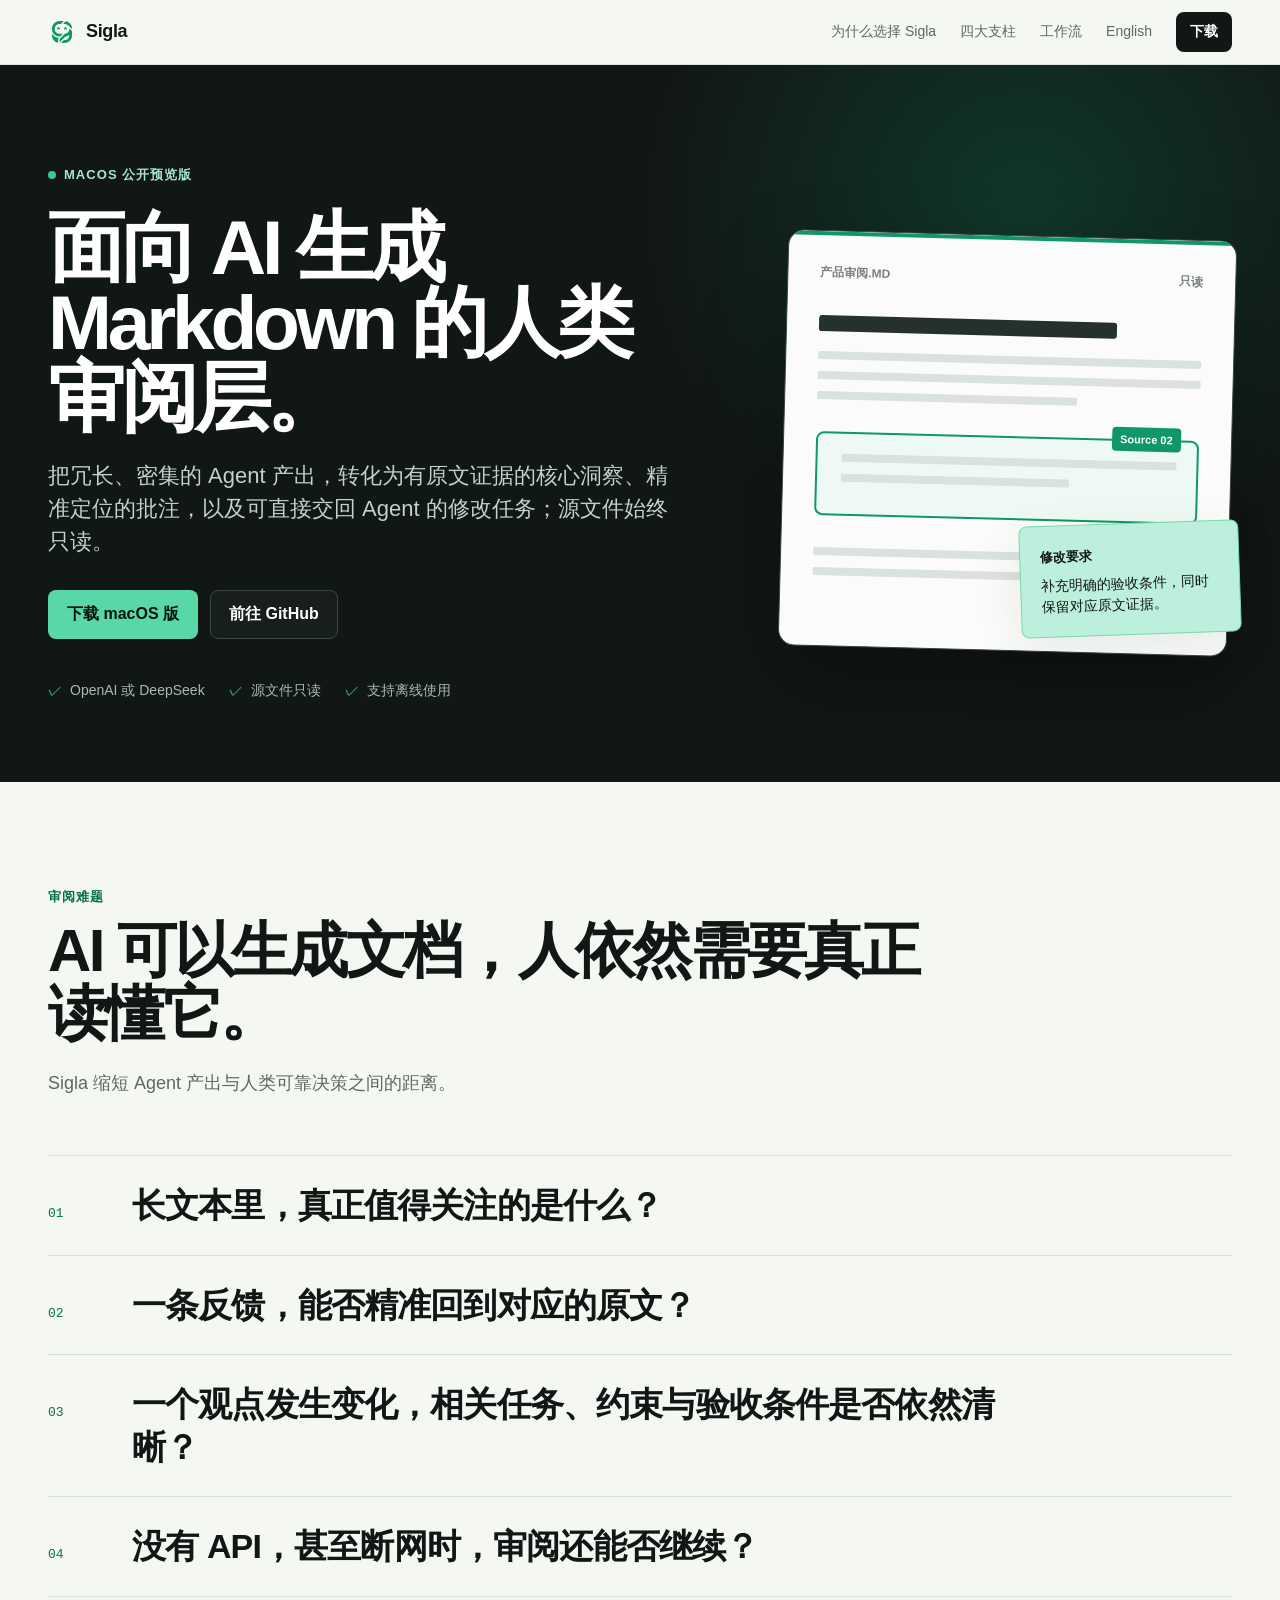
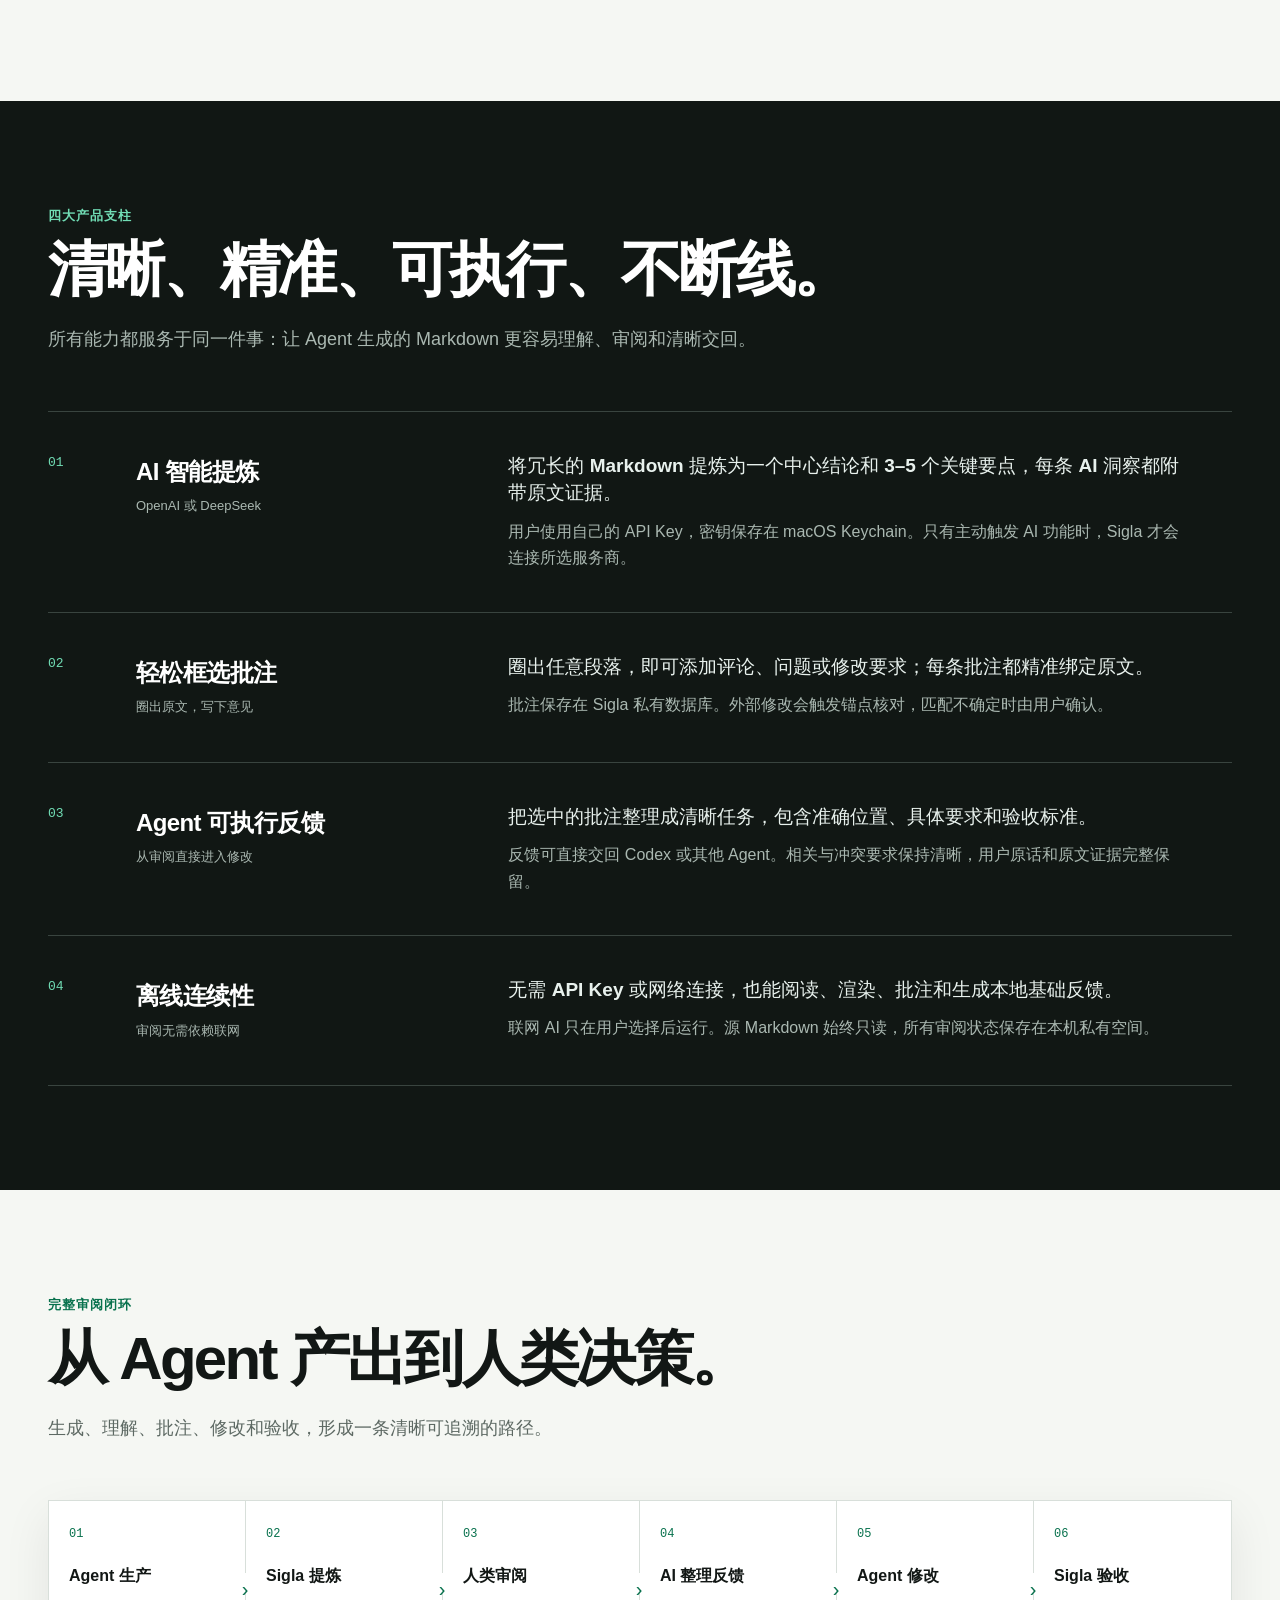
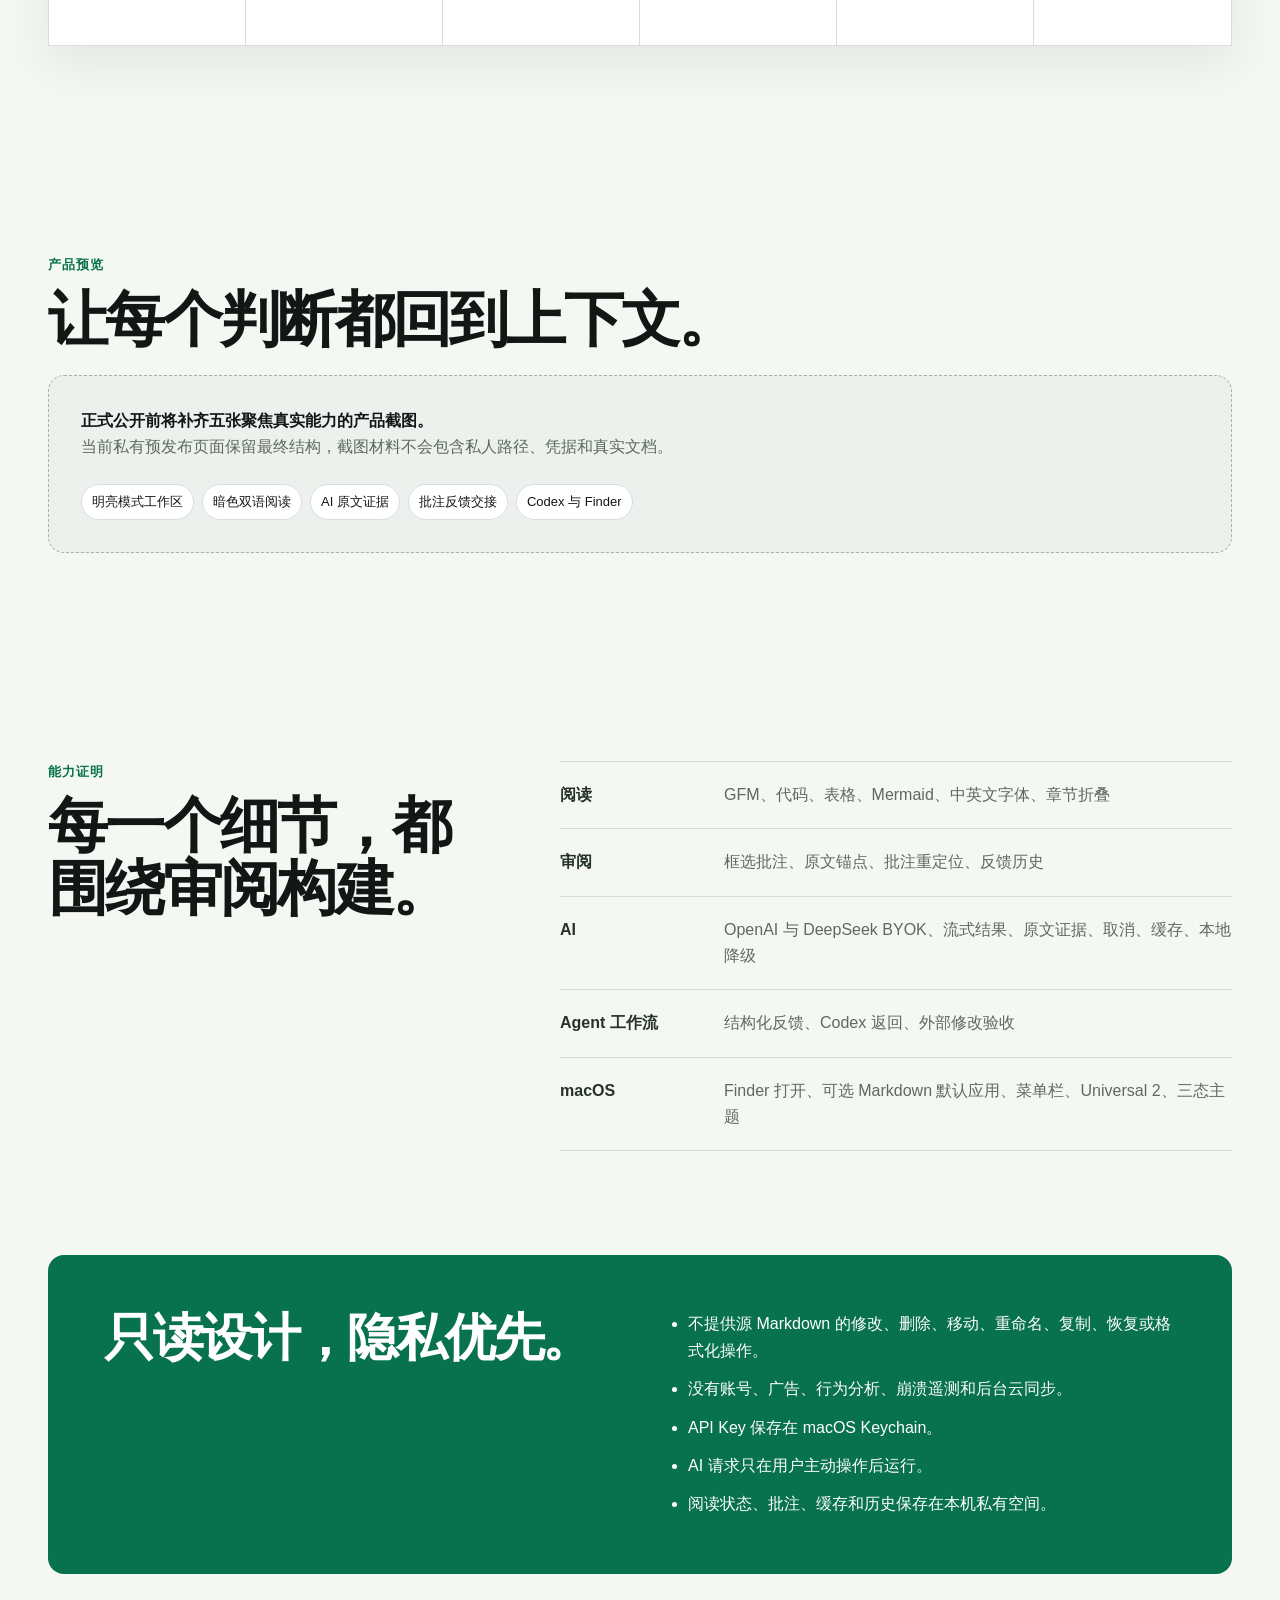
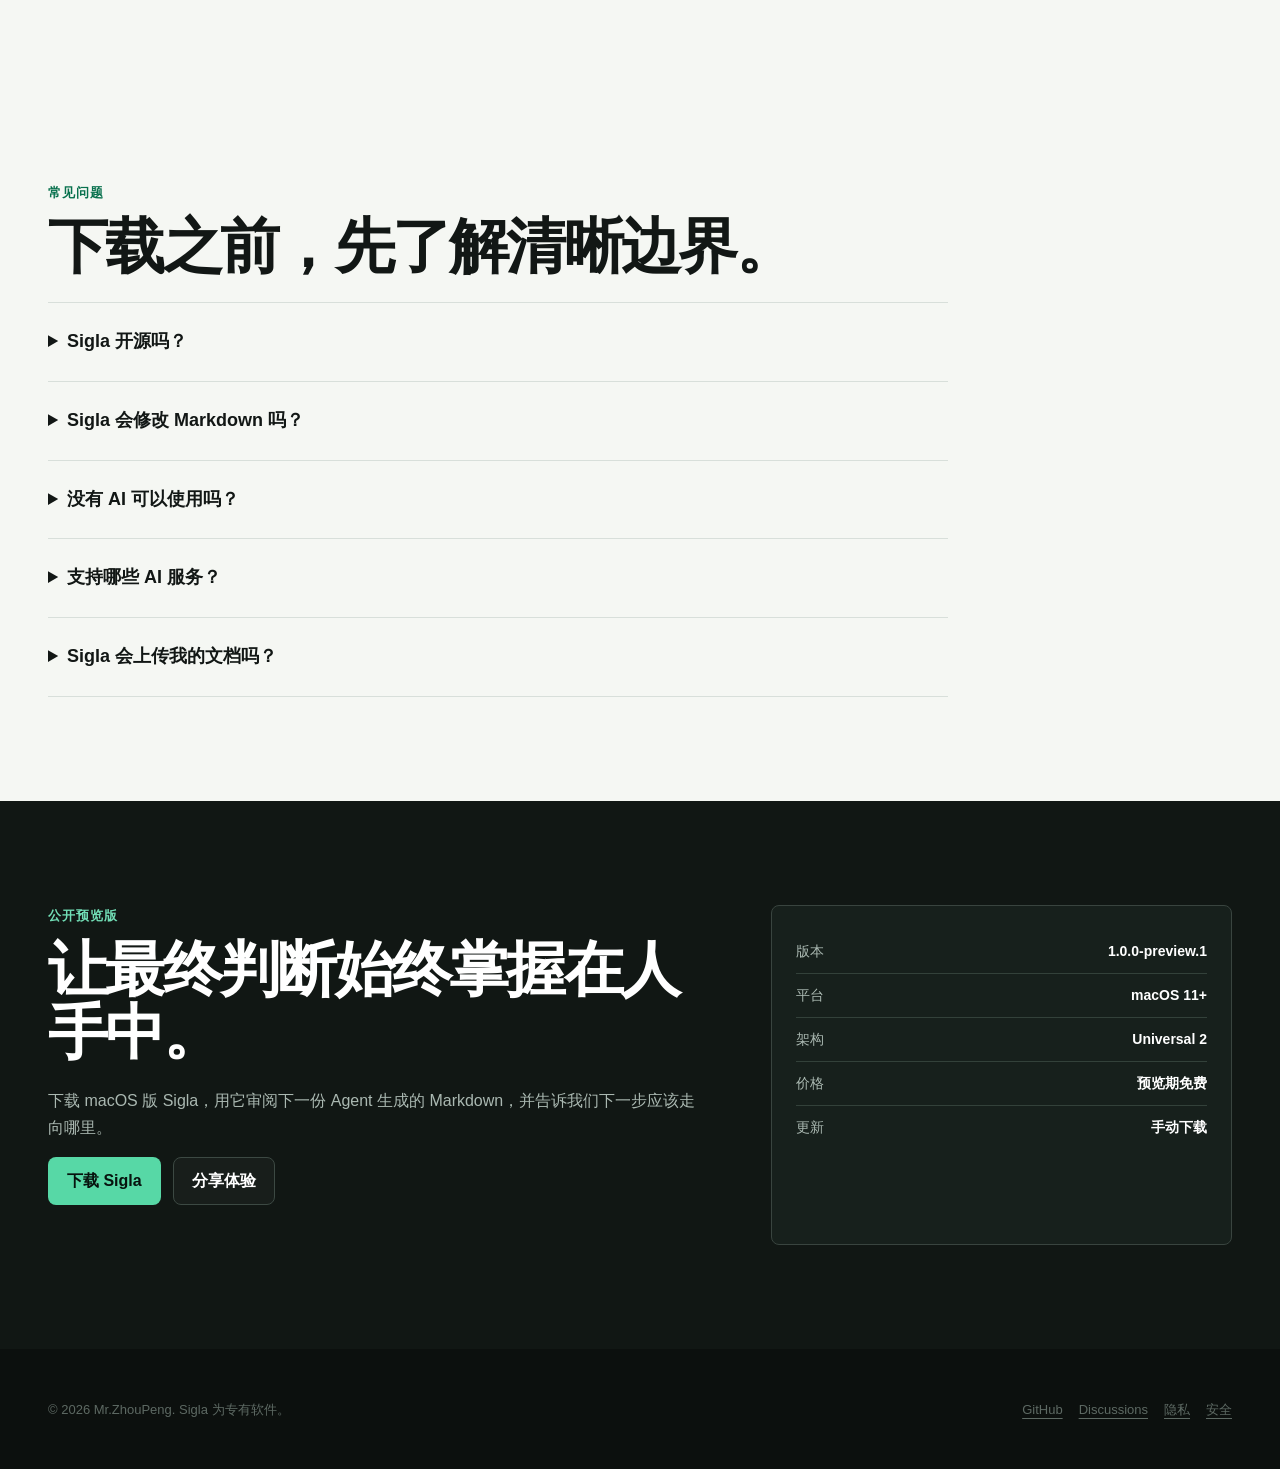
==== docs/zh/index.html @ fa0b7ce8 "launch Sigla public preview repository" ====
<!doctype html>
<html lang="zh-CN">
  <head>
    <meta charset="utf-8">
    <meta name="viewport" content="width=device-width, initial-scale=1">
    <title>Sigla — 面向 AI 生成 Markdown 的人类审阅层</title>
    <meta name="description" content="Sigla 将冗长的 AI 生成 Markdown 转化为有原文证据的核心洞察、精准定位的批注和 Agent 可执行反馈，源文件始终只读。">
    <meta name="theme-color" content="#111714">
    <meta name="robots" content="index,follow,max-image-preview:large">
    <link rel="canonical" href="https://z18520736823-coder.github.io/sigla-desktop/zh/">
    <link rel="alternate" hreflang="en" href="https://z18520736823-coder.github.io/sigla-desktop/">
    <link rel="alternate" hreflang="zh-CN" href="https://z18520736823-coder.github.io/sigla-desktop/zh/">
    <link rel="alternate" hreflang="x-default" href="https://z18520736823-coder.github.io/sigla-desktop/">
    <link rel="icon" href="../assets/sigla-app-icon-1024.png" type="image/png">
    <link rel="manifest" href="../site.webmanifest">
    <link rel="stylesheet" href="../styles.css">
    <meta property="og:type" content="website">
    <meta property="og:site_name" content="Sigla">
    <meta property="og:title" content="Sigla — 面向 AI 生成 Markdown 的人类审阅层">
    <meta property="og:description" content="AI 智能提炼、原文锚定批注和 Agent 可执行反馈，源文件始终只读。">
    <meta property="og:url" content="https://z18520736823-coder.github.io/sigla-desktop/zh/">
    <meta property="og:image" content="https://z18520736823-coder.github.io/sigla-desktop/assets/social-preview.png">
    <meta property="og:image:width" content="1280">
    <meta property="og:image:height" content="640">
    <meta property="og:image:alt" content="Sigla 标志和产品定位：面向 AI 生成 Markdown 的人类审阅层">
    <meta name="twitter:card" content="summary_large_image">
    <meta name="twitter:title" content="Sigla — AI 生成 Markdown 的人类审阅层">
    <meta name="twitter:description" content="读懂关键内容，精准批注原文，把清晰反馈交回 Agent。">
    <meta name="twitter:image" content="https://z18520736823-coder.github.io/sigla-desktop/assets/social-preview.png">
    <script type="application/ld+json">
      {
        "@context": "https://schema.org",
        "@type": "SoftwareApplication",
        "name": "Sigla",
        "applicationCategory": "ProductivityApplication",
        "operatingSystem": "macOS 11.0 or later",
        "softwareVersion": "1.0.0-preview.1",
        "description": "面向 AI 生成 Markdown 的人类审阅层，提供有原文证据的 AI 洞察、精准定位批注、Agent 可执行反馈和本地只读工作流。",
        "url": "https://z18520736823-coder.github.io/sigla-desktop/zh/",
        "downloadUrl": "https://github.com/z18520736823-coder/sigla-desktop/releases/tag/v1.0.0-preview.1",
        "image": "https://z18520736823-coder.github.io/sigla-desktop/assets/sigla-app-icon-1024.png",
        "author": {"@type": "Person", "name": "Mr.ZhouPeng"},
        "offers": {"@type": "Offer", "price": "0", "priceCurrency": "CNY", "availability": "https://schema.org/PreOrder"},
        "featureList": [
          "OpenAI 与 DeepSeek 驱动的 Markdown 总结",
          "附带原文证据的 AI 洞察",
          "精准绑定原文的框选批注",
          "Agent 可执行结构化反馈",
          "离线阅读与批注",
          "源 Markdown 只读工作流",
          "Codex 与 Finder 联动"
        ]
      }
    </script>
  </head>
  <body>
    <a class="skip-link" href="#main">跳至正文</a>
    <header class="site-header">
      <nav class="nav-shell" aria-label="主导航">
        <a class="brand" href="./" aria-label="Sigla 中文首页">
          <img src="../assets/sigla-mark.svg" alt="">
          <span>Sigla</span>
        </a>
        <div class="nav-links">
          <a href="#why">为什么选择 Sigla</a>
          <a href="#principles">四大支柱</a>
          <a href="#workflow">工作流</a>
          <a class="language-link" href="../" lang="en">English</a>
          <a class="nav-download" href="https://github.com/z18520736823-coder/sigla-desktop/releases/tag/v1.0.0-preview.1">下载</a>
        </div>
      </nav>
    </header>

    <main id="main">
      <section class="hero" aria-labelledby="hero-title">
        <div class="hero-shell">
          <div>
            <p class="eyebrow">macOS 公开预览版</p>
            <h1 id="hero-title">面向 AI 生成 Markdown 的人类审阅层。</h1>
            <p class="hero-copy">把冗长、密集的 Agent 产出，转化为有原文证据的核心洞察、精准定位的批注，以及可直接交回 Agent 的修改任务；源文件始终只读。</p>
            <div class="hero-actions">
              <a class="button button-primary" href="https://github.com/z18520736823-coder/sigla-desktop/releases/tag/v1.0.0-preview.1">下载 macOS 版</a>
              <a class="button button-secondary" href="https://github.com/z18520736823-coder/sigla-desktop">前往 GitHub</a>
            </div>
            <ul class="trust-line" aria-label="产品特点">
              <li>OpenAI 或 DeepSeek</li>
              <li>源文件只读</li>
              <li>支持离线使用</li>
            </ul>
          </div>

          <div class="review-visual" aria-label="Sigla 原文锚定批注抽象示意">
            <div class="review-sheet" aria-hidden="true">
              <div class="sheet-chrome"><span>产品审阅.MD</span><span>只读</span></div>
              <div class="sheet-title"></div>
              <div class="sheet-line"></div>
              <div class="sheet-line"></div>
              <div class="sheet-line short"></div>
              <div class="source-anchor">
                <div class="sheet-line"></div>
                <div class="sheet-line short"></div>
              </div>
              <div class="sheet-line"></div>
              <div class="sheet-line short"></div>
            </div>
            <div class="annotation-note" aria-hidden="true">
              <strong>修改要求</strong>
              <p>补充明确的验收条件，同时保留对应原文证据。</p>
            </div>
          </div>
        </div>
      </section>

      <section id="why">
        <div class="section-shell">
          <p class="section-kicker">审阅难题</p>
          <h2>AI 可以生成文档，人依然需要真正读懂它。</h2>
          <p class="section-intro">Sigla 缩短 Agent 产出与人类可靠决策之间的距离。</p>
          <ol class="problem-list">
            <li><span>01</span><strong>长文本里，真正值得关注的是什么？</strong></li>
            <li><span>02</span><strong>一条反馈，能否精准回到对应的原文？</strong></li>
            <li><span>03</span><strong>一个观点发生变化，相关任务、约束与验收条件是否依然清晰？</strong></li>
            <li><span>04</span><strong>没有 API，甚至断网时，审阅还能否继续？</strong></li>
          </ol>
        </div>
      </section>

      <section class="principles" id="principles">
        <div class="section-shell">
          <p class="section-kicker">四大产品支柱</p>
          <h2>清晰、精准、可执行、不断线。</h2>
          <p class="section-intro">所有能力都服务于同一件事：让 Agent 生成的 Markdown 更容易理解、审阅和清晰交回。</p>
          <div class="principle-list">
            <article class="principle">
              <span class="principle-number">01</span>
              <h3>AI 智能提炼<small>OpenAI 或 DeepSeek</small></h3>
              <div class="principle-copy">
                <strong>将冗长的 Markdown 提炼为一个中心结论和 3–5 个关键要点，每条 AI 洞察都附带原文证据。</strong>
                <p>用户使用自己的 API Key，密钥保存在 macOS Keychain。只有主动触发 AI 功能时，Sigla 才会连接所选服务商。</p>
              </div>
            </article>
            <article class="principle">
              <span class="principle-number">02</span>
              <h3>轻松框选批注<small>圈出原文，写下意见</small></h3>
              <div class="principle-copy">
                <strong>圈出任意段落，即可添加评论、问题或修改要求；每条批注都精准绑定原文。</strong>
                <p>批注保存在 Sigla 私有数据库。外部修改会触发锚点核对，匹配不确定时由用户确认。</p>
              </div>
            </article>
            <article class="principle">
              <span class="principle-number">03</span>
              <h3>Agent 可执行反馈<small>从审阅直接进入修改</small></h3>
              <div class="principle-copy">
                <strong>把选中的批注整理成清晰任务，包含准确位置、具体要求和验收标准。</strong>
                <p>反馈可直接交回 Codex 或其他 Agent。相关与冲突要求保持清晰，用户原话和原文证据完整保留。</p>
              </div>
            </article>
            <article class="principle">
              <span class="principle-number">04</span>
              <h3>离线连续性<small>审阅无需依赖联网</small></h3>
              <div class="principle-copy">
                <strong>无需 API Key 或网络连接，也能阅读、渲染、批注和生成本地基础反馈。</strong>
                <p>联网 AI 只在用户选择后运行。源 Markdown 始终只读，所有审阅状态保存在本机私有空间。</p>
              </div>
            </article>
          </div>
        </div>
      </section>

      <section id="workflow">
        <div class="section-shell">
          <p class="section-kicker">完整审阅闭环</p>
          <h2>从 Agent 产出到人类决策。</h2>
          <p class="section-intro">生成、理解、批注、修改和验收，形成一条清晰可追溯的路径。</p>
          <ol class="workflow-strip">
            <li><span>01</span><strong>Agent 生产</strong></li>
            <li><span>02</span><strong>Sigla 提炼</strong></li>
            <li><span>03</span><strong>人类审阅</strong></li>
            <li><span>04</span><strong>AI 整理反馈</strong></li>
            <li><span>05</span><strong>Agent 修改</strong></li>
            <li><span>06</span><strong>Sigla 验收</strong></li>
          </ol>
        </div>
      </section>

      <section aria-labelledby="preview-heading">
        <div class="section-shell">
          <p class="section-kicker">产品预览</p>
          <h2 id="preview-heading">让每个判断都回到上下文。</h2>
          <div class="screenshot-stage">
            <strong>正式公开前将补齐五张聚焦真实能力的产品截图。</strong>
            <p>当前私有预发布页面保留最终结构，截图材料不会包含私人路径、凭据和真实文档。</p>
            <ul class="slot-list" aria-label="预留截图主题">
              <li>明亮模式工作区</li>
              <li>暗色双语阅读</li>
              <li>AI 原文证据</li>
              <li>批注反馈交接</li>
              <li>Codex 与 Finder</li>
            </ul>
            <!-- 正式公开前用 01–05 五张真实截图替换此预发布面板。 -->
          </div>
        </div>
      </section>

      <section aria-labelledby="capabilities-heading">
        <div class="section-shell feature-columns">
          <div>
            <p class="section-kicker">能力证明</p>
            <h2 id="capabilities-heading">每一个细节，都围绕审阅构建。</h2>
          </div>
          <ul class="feature-list">
            <li><strong>阅读</strong><span>GFM、代码、表格、Mermaid、中英文字体、章节折叠</span></li>
            <li><strong>审阅</strong><span>框选批注、原文锚点、批注重定位、反馈历史</span></li>
            <li><strong>AI</strong><span>OpenAI 与 DeepSeek BYOK、流式结果、原文证据、取消、缓存、本地降级</span></li>
            <li><strong>Agent 工作流</strong><span>结构化反馈、Codex 返回、外部修改验收</span></li>
            <li><strong>macOS</strong><span>Finder 打开、可选 Markdown 默认应用、菜单栏、Universal 2、三态主题</span></li>
          </ul>
        </div>
      </section>

      <section class="trust-section" aria-labelledby="trust-heading">
        <div class="section-shell trust-panel">
          <h2 id="trust-heading">只读设计，隐私优先。</h2>
          <ul>
            <li>不提供源 Markdown 的修改、删除、移动、重命名、复制、恢复或格式化操作。</li>
            <li>没有账号、广告、行为分析、崩溃遥测和后台云同步。</li>
            <li>API Key 保存在 macOS Keychain。</li>
            <li>AI 请求只在用户主动操作后运行。</li>
            <li>阅读状态、批注、缓存和历史保存在本机私有空间。</li>
          </ul>
        </div>
      </section>

      <section id="faq">
        <div class="section-shell">
          <p class="section-kicker">常见问题</p>
          <h2>下载之前，先了解清晰边界。</h2>
          <div class="faq-list">
            <details>
              <summary>Sigla 开源吗？</summary>
              <p>当前没有开源。公开仓库包含产品介绍、社区资料和安装包，应用源代码采用专有软件许可并保持私有。</p>
            </details>
            <details>
              <summary>Sigla 会修改 Markdown 吗？</summary>
              <p>Sigla 不提供源 Markdown 的修改、删除、移动、重命名、复制、恢复或格式化操作。批注和审阅状态独立保存。</p>
            </details>
            <details>
              <summary>没有 AI 可以使用吗？</summary>
              <p>可以。没有 API Key 或网络连接时，阅读、渲染、批注、文件变化监听和本地基础反馈仍然可用。</p>
            </details>
            <details>
              <summary>支持哪些 AI 服务？</summary>
              <p>Sigla 1.0 预设支持 OpenAI 和 DeepSeek，采用用户自备 API Key 的方式。AI 功能可选并由用户主动触发。</p>
            </details>
            <details>
              <summary>Sigla 会上传我的文档吗？</summary>
              <p>Sigla 没有文档同步服务器。用户主动执行 AI 功能时，必要的文档内容和审阅上下文会直接发送至所选服务商。</p>
            </details>
          </div>
        </div>
      </section>

      <section class="download" id="download">
        <div class="section-shell download-shell">
          <div>
            <p class="section-kicker">公开预览版</p>
            <h2>让最终判断始终掌握在人手中。</h2>
            <p>下载 macOS 版 Sigla，用它审阅下一份 Agent 生成的 Markdown，并告诉我们下一步应该走向哪里。</p>
            <div class="hero-actions">
              <a class="button button-primary" href="https://github.com/z18520736823-coder/sigla-desktop/releases/tag/v1.0.0-preview.1">下载 Sigla</a>
              <a class="button button-secondary" href="https://github.com/z18520736823-coder/sigla-desktop/issues/new?template=experience.yml">分享体验</a>
            </div>
          </div>
          <ul class="release-meta" aria-label="版本信息">
            <li><span>版本</span><strong>1.0.0-preview.1</strong></li>
            <li><span>平台</span><strong>macOS 11+</strong></li>
            <li><span>架构</span><strong>Universal 2</strong></li>
            <li><span>价格</span><strong>预览期免费</strong></li>
            <li><span>更新</span><strong>手动下载</strong></li>
          </ul>
        </div>
      </section>
    </main>

    <footer class="site-footer">
      <div class="footer-shell">
        <span>© 2026 Mr.ZhouPeng. Sigla 为专有软件。</span>
        <div class="footer-links">
          <a href="https://github.com/z18520736823-coder/sigla-desktop">GitHub</a>
          <a href="https://github.com/z18520736823-coder/sigla-desktop/discussions">Discussions</a>
          <a href="https://github.com/z18520736823-coder/sigla-desktop/blob/main/legal/PRIVACY.zh-CN.md">隐私</a>
          <a href="https://github.com/z18520736823-coder/sigla-desktop/blob/main/SECURITY.md">安全</a>
        </div>
      </div>
    </footer>
  </body>
</html>
---- docs/styles.css ----
:root {
  color-scheme: light;
  --ink: #121715;
  --ink-soft: #26312c;
  --paper: #f5f7f3;
  --surface: #ffffff;
  --surface-dark: #111714;
  --green: #0f9768;
  --green-dark: #08714d;
  --mint: #def4ea;
  --line: #d8dfda;
  --muted: #5d6963;
  --muted-dark: #aab8b1;
  --max-width: 1184px;
  --radius-sm: 8px;
  --radius-md: 16px;
  --shadow: 0 16px 48px rgb(18 23 21 / 8%);
}

* {
  box-sizing: border-box;
}

html {
  scroll-behavior: smooth;
}

body {
  margin: 0;
  color: var(--ink);
  background: var(--paper);
  font-family: -apple-system, BlinkMacSystemFont, "SF Pro Text", "Segoe UI", "PingFang SC", "Hiragino Sans GB", sans-serif;
  font-size: 16px;
  line-height: 1.65;
  text-rendering: optimizeLegibility;
  -webkit-font-smoothing: antialiased;
}

a {
  color: inherit;
  text-decoration-thickness: 1px;
  text-underline-offset: 4px;
}

a:hover {
  color: var(--green-dark);
}

img {
  display: block;
  max-width: 100%;
}

button,
a {
  -webkit-tap-highlight-color: transparent;
}

:focus-visible {
  outline: 3px solid #70d6b1;
  outline-offset: 4px;
}

.skip-link {
  position: fixed;
  z-index: 100;
  top: 12px;
  left: 12px;
  padding: 8px 12px;
  color: var(--surface);
  background: var(--ink);
  border-radius: var(--radius-sm);
  transform: translateY(-180%);
}

.skip-link:focus {
  transform: translateY(0);
}

.site-header {
  position: sticky;
  z-index: 40;
  top: 0;
  border-bottom: 1px solid rgb(216 223 218 / 80%);
  background: rgb(245 247 243 / 88%);
  backdrop-filter: blur(18px);
}

.nav-shell,
.section-shell,
.footer-shell {
  width: min(calc(100% - 40px), var(--max-width));
  margin-inline: auto;
}

.nav-shell {
  display: flex;
  min-height: 64px;
  align-items: center;
  justify-content: space-between;
  gap: 24px;
}

.brand {
  display: inline-flex;
  align-items: center;
  gap: 10px;
  color: var(--ink);
  font-size: 18px;
  font-weight: 740;
  letter-spacing: -0.02em;
  text-decoration: none;
}

.brand img {
  width: 28px;
  height: 28px;
}

.nav-links {
  display: flex;
  align-items: center;
  gap: 24px;
  color: var(--muted);
  font-size: 14px;
}

.nav-links a {
  text-decoration: none;
}

.nav-download {
  padding: 8px 14px;
  color: var(--surface) !important;
  background: var(--ink);
  border-radius: var(--radius-sm);
  font-weight: 650;
}

.hero {
  overflow: hidden;
  color: var(--surface);
  background:
    radial-gradient(circle at 80% 20%, rgb(15 151 104 / 25%), transparent 32%),
    var(--surface-dark);
}

.hero-shell {
  display: grid;
  width: min(calc(100% - 40px), var(--max-width));
  min-height: 700px;
  margin-inline: auto;
  padding-block: 96px 80px;
  align-items: center;
  grid-template-columns: minmax(0, 1.15fr) minmax(320px, 0.85fr);
  gap: 72px;
}

.eyebrow {
  display: inline-flex;
  margin: 0 0 24px;
  align-items: center;
  gap: 8px;
  color: #a8e5ce;
  font-size: 13px;
  font-weight: 700;
  letter-spacing: 0.08em;
  text-transform: uppercase;
}

.eyebrow::before {
  width: 8px;
  height: 8px;
  background: #38c78f;
  border-radius: 50%;
  content: "";
}

h1,
h2,
h3,
p {
  margin-top: 0;
}

h1 {
  max-width: 820px;
  margin-bottom: 24px;
  font-size: clamp(48px, 6vw, 80px);
  font-weight: 720;
  letter-spacing: -0.055em;
  line-height: 0.98;
  overflow-wrap: break-word;
}

.hero-copy {
  max-width: 700px;
  margin-bottom: 32px;
  color: #c4d0ca;
  font-size: clamp(18px, 2vw, 22px);
  line-height: 1.5;
  overflow-wrap: anywhere;
}

.hero-actions {
  display: flex;
  margin-bottom: 40px;
  flex-wrap: wrap;
  gap: 12px;
}

.button {
  display: inline-flex;
  min-height: 48px;
  padding: 10px 18px;
  align-items: center;
  justify-content: center;
  border: 1px solid transparent;
  border-radius: var(--radius-sm);
  font-weight: 680;
  text-decoration: none;
}

.button-primary {
  color: #07130e;
  background: #57d8a6;
}

.button-primary:hover {
  color: #07130e;
  background: #78e1ba;
}

.button-secondary {
  color: var(--surface);
  border-color: #3c4943;
  background: rgb(255 255 255 / 3%);
}

.button-secondary:hover {
  color: var(--surface);
  border-color: #708077;
}

.trust-line {
  display: flex;
  margin: 0;
  padding: 0;
  flex-wrap: wrap;
  gap: 12px 24px;
  color: var(--muted-dark);
  font-size: 14px;
  list-style: none;
}

.trust-line li::before {
  margin-right: 8px;
  color: #57d8a6;
  content: "✓";
}

.review-visual {
  position: relative;
  min-height: 440px;
}

.review-sheet {
  position: absolute;
  inset: 24px 0 0 24px;
  overflow: hidden;
  padding: 32px;
  color: var(--ink);
  background: #fbfcfa;
  border: 1px solid #38443e;
  border-radius: var(--radius-md);
  box-shadow: 0 32px 80px rgb(0 0 0 / 28%);
  transform: rotate(1.5deg);
}

.review-sheet::before {
  position: absolute;
  inset: 0;
  border-top: 4px solid var(--green);
  content: "";
  pointer-events: none;
}

.sheet-chrome {
  display: flex;
  margin-bottom: 32px;
  justify-content: space-between;
  color: #78827d;
  font-size: 12px;
  font-weight: 650;
}

.sheet-title {
  width: 78%;
  height: 16px;
  margin-bottom: 20px;
  background: #25312b;
  border-radius: 3px;
}

.sheet-line {
  height: 8px;
  margin-bottom: 12px;
  background: #dbe1dd;
  border-radius: 2px;
}

.sheet-line.short {
  width: 68%;
}

.source-anchor {
  position: relative;
  margin: 32px 0;
  padding: 20px 20px 20px 24px;
  border: 2px solid var(--green);
  border-radius: var(--radius-sm);
  background: #eef9f4;
}

.source-anchor::after {
  position: absolute;
  top: -14px;
  right: 16px;
  padding: 3px 8px;
  color: var(--surface);
  background: var(--green);
  border-radius: 4px;
  content: "Source 02";
  font-size: 11px;
  font-weight: 700;
}

.annotation-note {
  position: absolute;
  right: -8px;
  bottom: 16px;
  width: 220px;
  padding: 20px;
  color: var(--ink);
  background: #bdf0dc;
  border: 1px solid #78d7b1;
  border-radius: var(--radius-sm);
  box-shadow: var(--shadow);
  transform: rotate(-2deg);
}

.annotation-note strong {
  display: block;
  margin-bottom: 8px;
  font-size: 13px;
}

.annotation-note p {
  margin: 0;
  font-size: 14px;
  line-height: 1.45;
}

section {
  scroll-margin-top: 80px;
}

.section-shell {
  padding-block: 104px;
}

.section-kicker {
  margin-bottom: 12px;
  color: var(--green-dark);
  font-size: 13px;
  font-weight: 760;
  letter-spacing: 0.08em;
  text-transform: uppercase;
}

h2 {
  max-width: 900px;
  margin-bottom: 24px;
  font-size: clamp(36px, 4.8vw, 60px);
  font-weight: 700;
  letter-spacing: -0.045em;
  line-height: 1.05;
}

.section-intro {
  max-width: 720px;
  margin-bottom: 56px;
  color: var(--muted);
  font-size: 18px;
}

.problem-list {
  margin: 0;
  padding: 0;
  border-top: 1px solid var(--line);
  list-style: none;
}

.problem-list li {
  display: grid;
  padding: 28px 0;
  border-bottom: 1px solid var(--line);
  align-items: baseline;
  grid-template-columns: 64px 1fr;
  gap: 20px;
}

.problem-list span {
  color: var(--green-dark);
  font-family: ui-monospace, "SFMono-Regular", Menlo, monospace;
  font-size: 13px;
}

.problem-list strong {
  max-width: 920px;
  font-size: clamp(22px, 3vw, 34px);
  font-weight: 620;
  letter-spacing: -0.025em;
  line-height: 1.25;
}

.principles {
  color: var(--surface);
  background: var(--surface-dark);
}

.principles .section-kicker {
  color: #71ddb5;
}

.principles .section-intro {
  color: var(--muted-dark);
}

.principle-list {
  border-top: 1px solid #39443f;
}

.principle {
  display: grid;
  padding: 40px 0;
  border-bottom: 1px solid #39443f;
  grid-template-columns: 64px minmax(220px, 0.65fr) minmax(0, 1.35fr);
  gap: 24px;
}

.principle-number {
  color: #71ddb5;
  font-family: ui-monospace, "SFMono-Regular", Menlo, monospace;
  font-size: 13px;
}

.principle h3 {
  margin-bottom: 4px;
  font-size: 24px;
  font-weight: 650;
  letter-spacing: -0.025em;
}

.principle h3 small {
  display: block;
  margin-top: 4px;
  color: var(--muted-dark);
  font-size: 13px;
  font-weight: 520;
  letter-spacing: 0;
}

.principle-copy {
  max-width: 680px;
}

.principle-copy strong {
  display: block;
  margin-bottom: 12px;
  color: #e8f1ed;
  font-size: 19px;
  font-weight: 580;
  line-height: 1.45;
}

.principle-copy p {
  margin-bottom: 0;
  color: var(--muted-dark);
}

.workflow-strip {
  display: grid;
  margin: 0;
  padding: 0;
  border: 1px solid var(--line);
  background: var(--surface);
  box-shadow: var(--shadow);
  grid-template-columns: repeat(6, 1fr);
  list-style: none;
}

.workflow-strip li {
  position: relative;
  min-height: 144px;
  padding: 24px 20px;
  border-right: 1px solid var(--line);
}

.workflow-strip li:last-child {
  border-right: 0;
}

.workflow-strip li:not(:last-child)::after {
  position: absolute;
  z-index: 2;
  top: 50%;
  right: -8px;
  display: grid;
  width: 16px;
  height: 16px;
  color: var(--green-dark);
  background: var(--surface);
  place-items: center;
  content: "›";
  font-size: 20px;
}

.workflow-strip span {
  display: block;
  margin-bottom: 20px;
  color: var(--green-dark);
  font-family: ui-monospace, "SFMono-Regular", Menlo, monospace;
  font-size: 12px;
}

.workflow-strip strong {
  display: block;
  font-size: 16px;
  line-height: 1.35;
}

.screenshot-stage {
  padding: 32px;
  border: 1px dashed #a6b2ab;
  background: #edf1ed;
  border-radius: var(--radius-md);
}

.screenshot-stage p {
  max-width: 680px;
  margin-bottom: 0;
  color: var(--muted);
}

.slot-list {
  display: flex;
  margin: 24px 0 0;
  padding: 0;
  flex-wrap: wrap;
  gap: 8px;
  list-style: none;
}

.slot-list li {
  padding: 6px 10px;
  border: 1px solid var(--line);
  background: var(--surface);
  border-radius: 999px;
  font-size: 13px;
}

.feature-columns {
  display: grid;
  grid-template-columns: 0.8fr 1.2fr;
  gap: 64px;
}

.feature-list {
  margin: 0;
  padding: 0;
  border-top: 1px solid var(--line);
  list-style: none;
}

.feature-list li {
  display: grid;
  padding: 20px 0;
  border-bottom: 1px solid var(--line);
  grid-template-columns: 140px 1fr;
  gap: 24px;
}

.feature-list strong {
  color: var(--ink-soft);
}

.feature-list span {
  color: var(--muted);
}

.trust-section {
  padding-block: 0 104px;
}

.trust-panel {
  display: grid;
  padding: 56px;
  color: var(--surface);
  background: var(--green-dark);
  border-radius: var(--radius-md);
  grid-template-columns: 1fr 1fr;
  gap: 56px;
}

.trust-panel h2 {
  margin-bottom: 0;
  font-size: clamp(34px, 4vw, 52px);
}

.trust-panel ul {
  margin: 0;
  padding-left: 20px;
}

.trust-panel li + li {
  margin-top: 12px;
}

.faq-list {
  max-width: 900px;
  border-top: 1px solid var(--line);
}

.faq-list details {
  border-bottom: 1px solid var(--line);
}

.faq-list summary {
  padding: 24px 40px 24px 0;
  cursor: pointer;
  font-size: 18px;
  font-weight: 640;
}

.faq-list details p {
  max-width: 760px;
  padding: 0 0 24px;
  color: var(--muted);
}

.download {
  color: var(--surface);
  background: var(--surface-dark);
}

.download-shell {
  display: grid;
  grid-template-columns: 1fr 0.7fr;
  gap: 64px;
}

.download .section-kicker {
  color: #71ddb5;
}

.download p {
  max-width: 680px;
  color: var(--muted-dark);
}

.release-meta {
  margin: 0;
  padding: 24px;
  border: 1px solid #39443f;
  background: #17201c;
  border-radius: var(--radius-sm);
  list-style: none;
}

.release-meta li {
  display: flex;
  padding: 10px 0;
  justify-content: space-between;
  gap: 20px;
  border-bottom: 1px solid #33413a;
  color: var(--muted-dark);
  font-size: 14px;
}

.release-meta li:last-child {
  border-bottom: 0;
}

.release-meta strong {
  color: var(--surface);
  font-weight: 620;
}

.site-footer {
  color: var(--muted);
  background: #0c100e;
}

.footer-shell {
  display: flex;
  min-height: 120px;
  padding-block: 32px;
  align-items: center;
  justify-content: space-between;
  gap: 24px;
  font-size: 13px;
}

.footer-links {
  display: flex;
  flex-wrap: wrap;
  gap: 16px;
}

.footer-links a:hover {
  color: var(--surface);
}

@media (max-width: 920px) {
  .nav-links a:not(.nav-download, .language-link) {
    display: none;
  }

  .hero-shell {
    min-height: auto;
    grid-template-columns: 1fr;
  }

  .review-visual {
    min-height: 400px;
  }

  .principle {
    grid-template-columns: 48px 1fr;
  }

  .principle-copy {
    grid-column: 2;
  }

  .workflow-strip {
    grid-template-columns: repeat(3, 1fr);
  }

  .workflow-strip li:nth-child(3) {
    border-right: 0;
  }

  .workflow-strip li:nth-child(-n + 3) {
    border-bottom: 1px solid var(--line);
  }

  .workflow-strip li:nth-child(3)::after {
    display: none;
  }

  .feature-columns,
  .trust-panel,
  .download-shell {
    grid-template-columns: 1fr;
  }
}

@media (max-width: 640px) {
  .nav-shell,
  .section-shell,
  .footer-shell,
  .hero-shell {
    width: min(calc(100% - 32px), var(--max-width));
  }

  .nav-links {
    gap: 10px;
  }

  .nav-download {
    padding-inline: 10px;
  }

  .hero-shell {
    padding-block: 72px 56px;
    gap: 48px;
  }

  h1 {
    font-size: clamp(44px, 14vw, 64px);
  }

  .hero-actions .button {
    width: 100%;
  }

  .review-visual {
    min-height: 360px;
  }

  .review-sheet {
    inset: 0 12px 16px 0;
    padding: 24px;
  }

  .annotation-note {
    right: 0;
    bottom: 0;
    width: 190px;
  }

  .section-shell {
    padding-block: 72px;
  }

  .problem-list li {
    grid-template-columns: 40px 1fr;
  }

  .principle {
    padding-block: 32px;
    grid-template-columns: 36px 1fr;
    gap: 16px;
  }

  .workflow-strip {
    grid-template-columns: 1fr;
  }

  .workflow-strip li,
  .workflow-strip li:nth-child(3) {
    min-height: auto;
    border-right: 0;
    border-bottom: 1px solid var(--line);
  }

  .workflow-strip li:last-child {
    border-bottom: 0;
  }

  .workflow-strip li::after,
  .workflow-strip li:nth-child(3)::after {
    top: auto;
    right: 24px;
    bottom: -8px;
    display: grid;
    transform: rotate(90deg);
  }

  .workflow-strip li:last-child::after {
    display: none;
  }

  .screenshot-stage,
  .trust-panel {
    padding: 28px;
  }

  .feature-list li {
    grid-template-columns: 1fr;
    gap: 4px;
  }

  .footer-shell {
    align-items: flex-start;
    flex-direction: column;
    justify-content: center;
  }
}

@media (prefers-reduced-motion: reduce) {
  html {
    scroll-behavior: auto;
  }
}
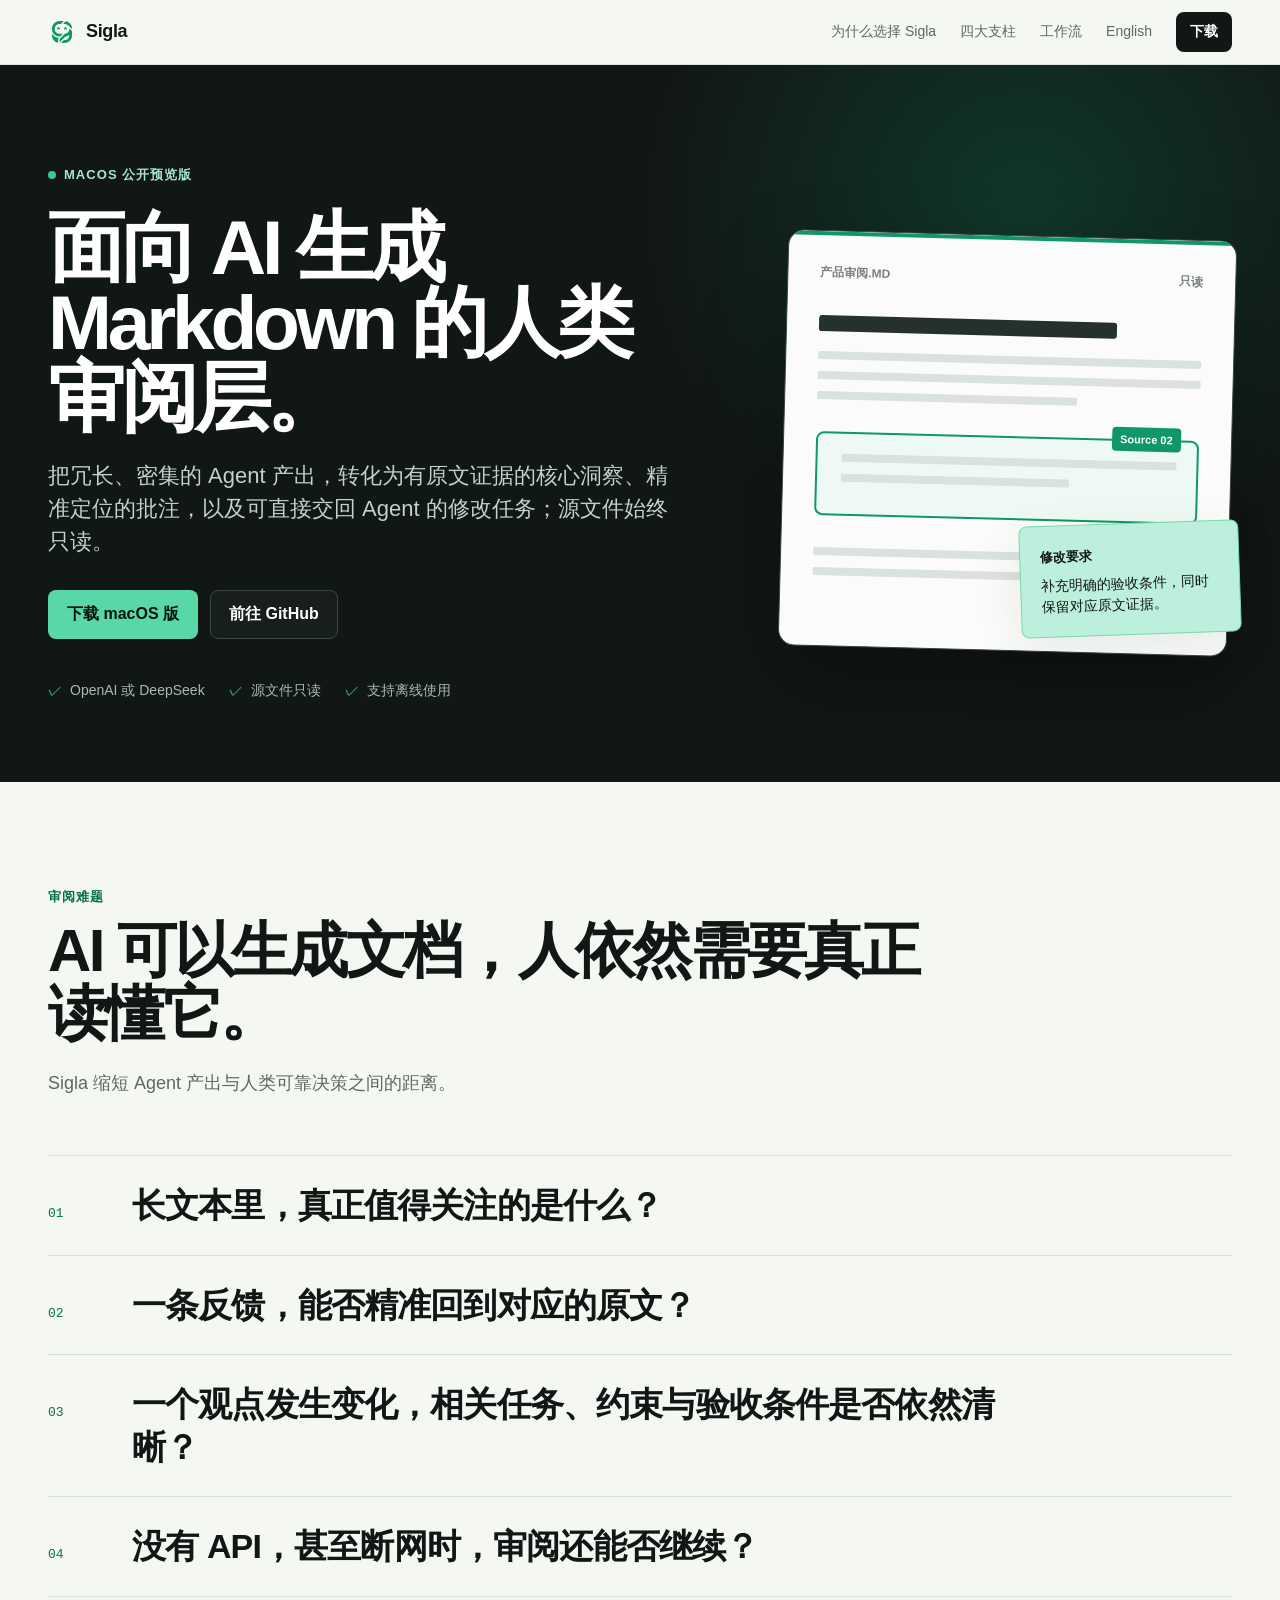
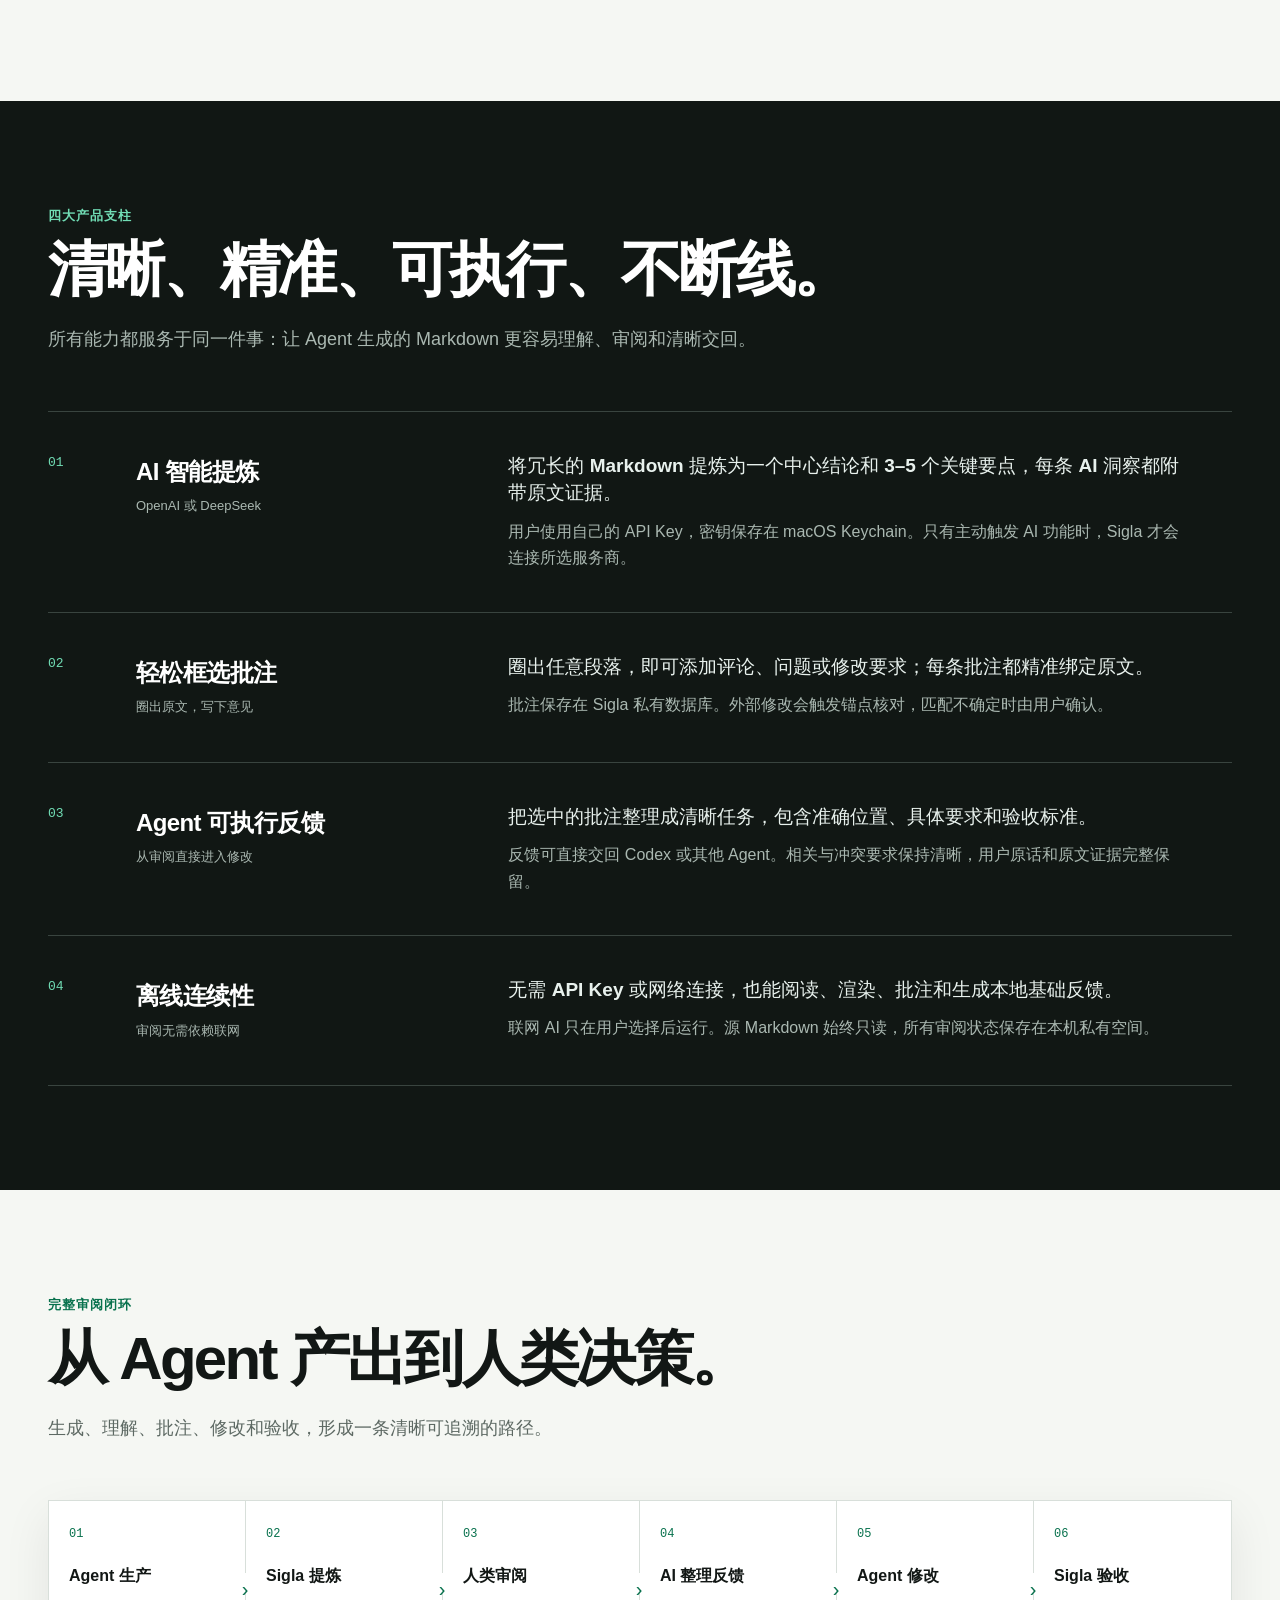
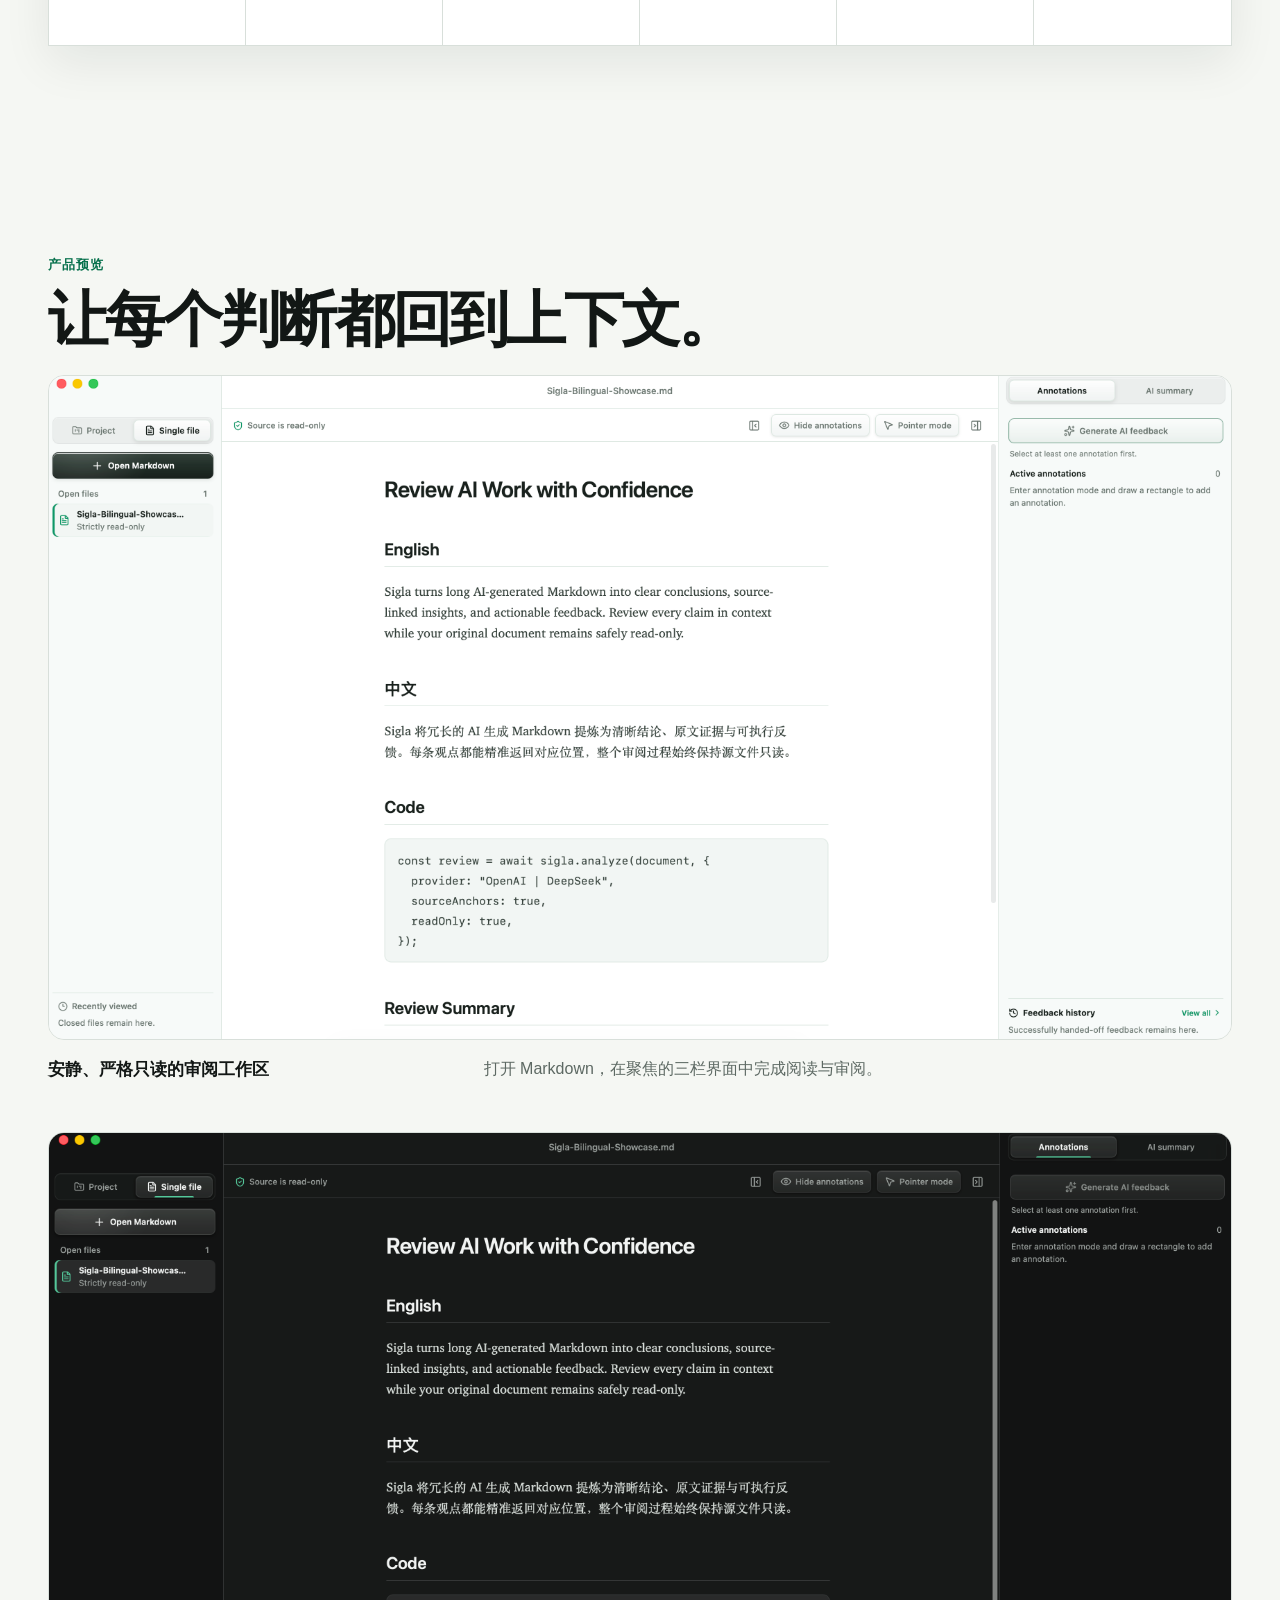
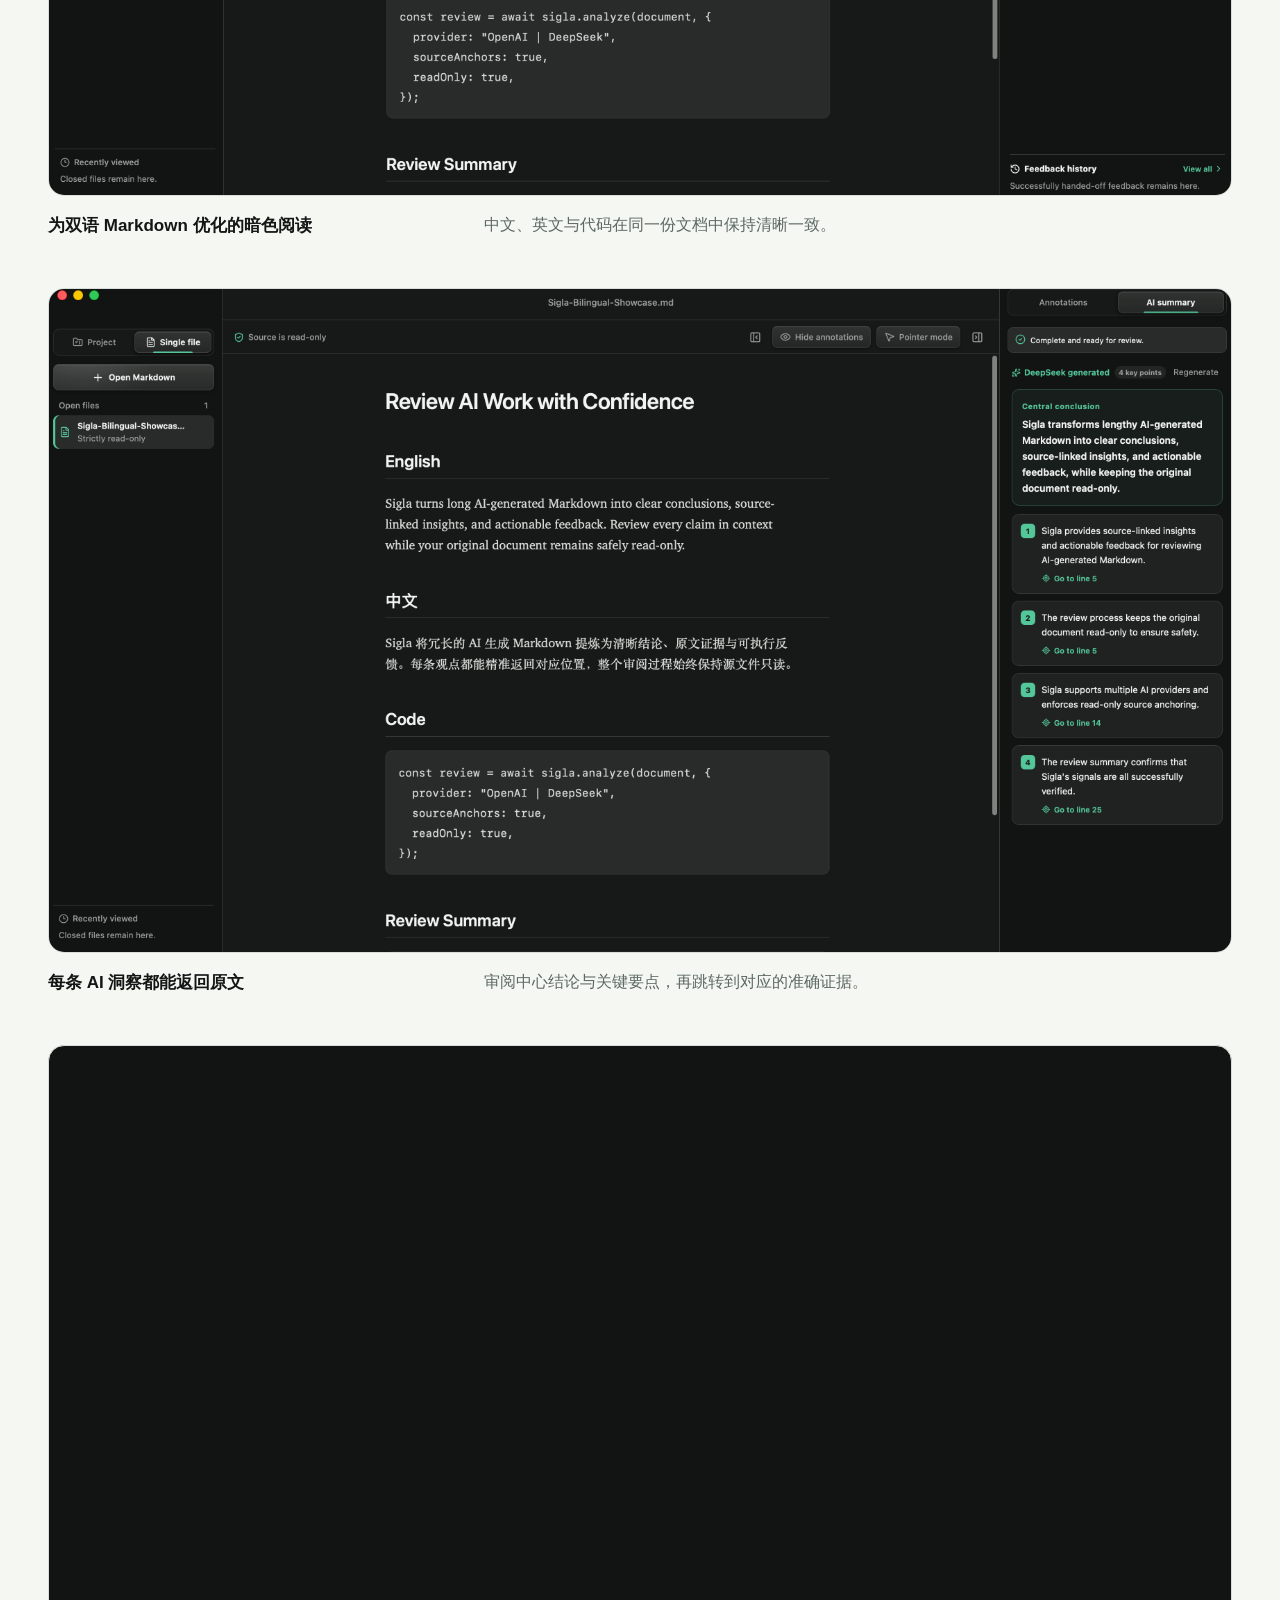
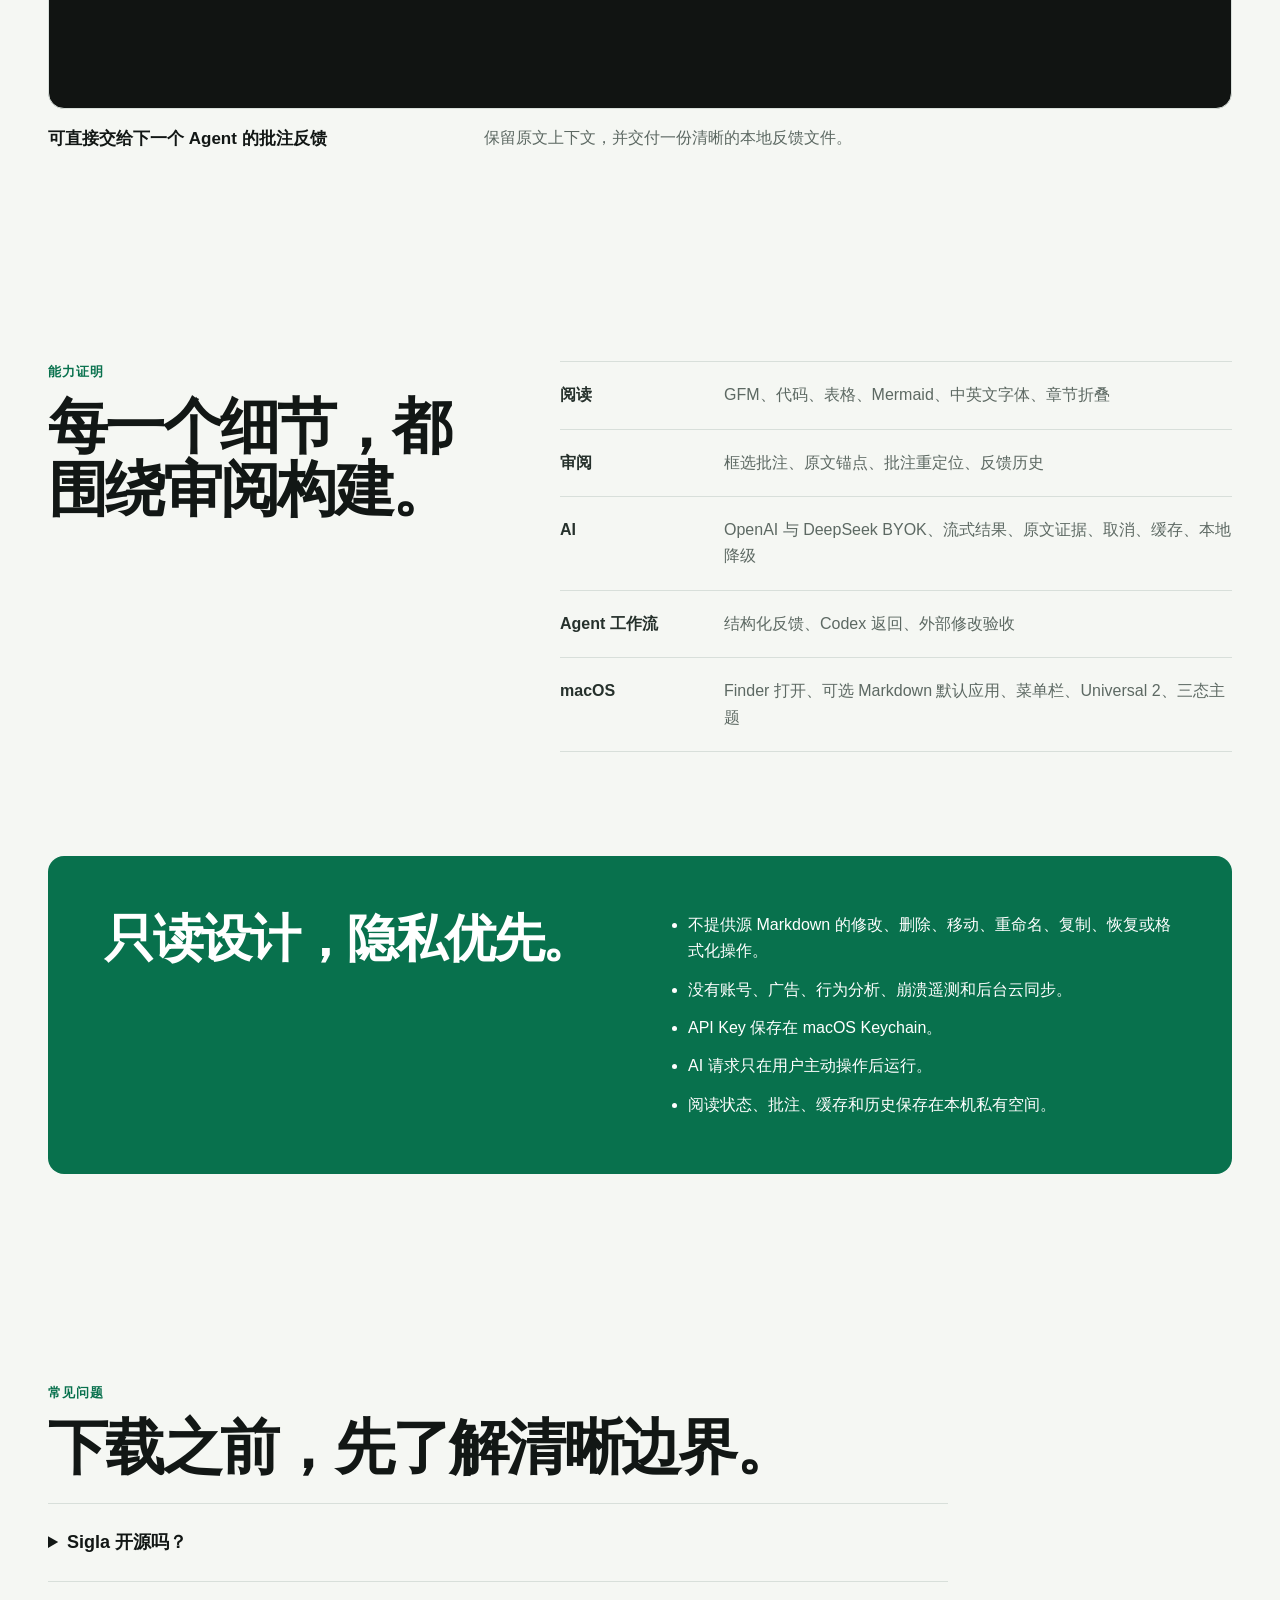
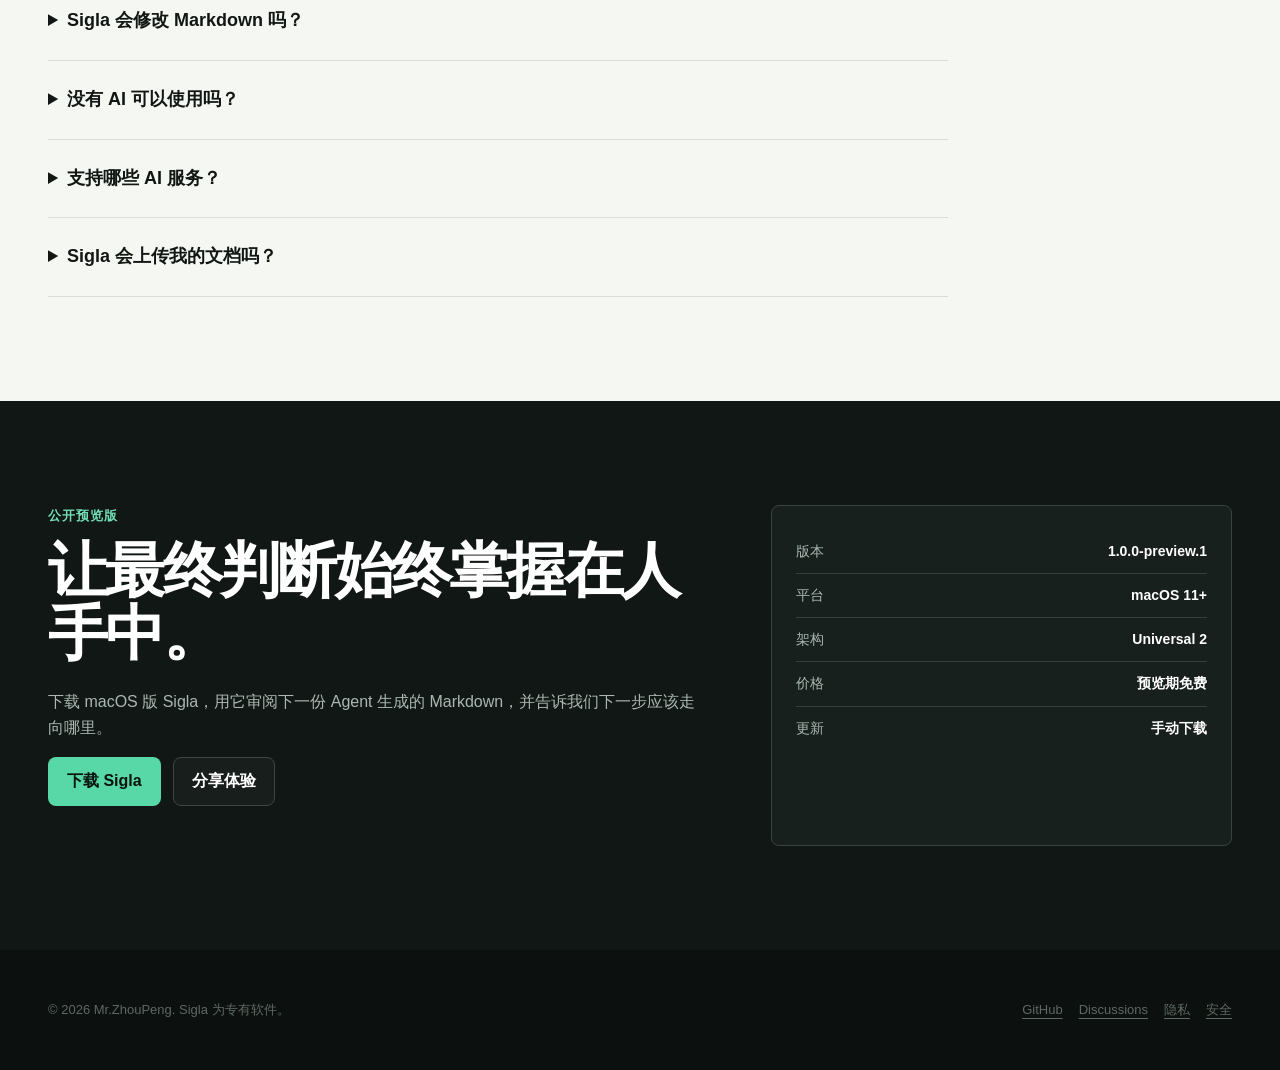
==== commit 3bff3b56: "docs: add final product screenshots" ====
--- a/docs/zh/index.html
+++ b/docs/zh/index.html
@@ -187,17 +187,31 @@
         <div class="section-shell">
           <p class="section-kicker">产品预览</p>
           <h2 id="preview-heading">让每个判断都回到上下文。</h2>
-          <div class="screenshot-stage">
-            <strong>正式公开前将补齐五张聚焦真实能力的产品截图。</strong>
-            <p>当前私有预发布页面保留最终结构，截图材料不会包含私人路径、凭据和真实文档。</p>
-            <ul class="slot-list" aria-label="预留截图主题">
-              <li>明亮模式工作区</li>
-              <li>暗色双语阅读</li>
-              <li>AI 原文证据</li>
-              <li>批注反馈交接</li>
-              <li>Codex 与 Finder</li>
-            </ul>
-            <!-- 正式公开前用 01–05 五张真实截图替换此预发布面板。 -->
+          <div class="screenshot-gallery">
+            <figure class="product-shot">
+              <a href="../assets/screenshots/01-hero-light.png" aria-label="以完整尺寸打开明亮模式工作区截图">
+                <img src="../assets/screenshots/01-hero-light.png" width="3408" height="1912" loading="lazy" decoding="async" alt="Sigla 明亮模式三栏界面，以严格只读方式渲染中英文 Markdown">
+              </a>
+              <figcaption><strong>安静、严格只读的审阅工作区</strong><span>打开 Markdown，在聚焦的三栏界面中完成阅读与审阅。</span></figcaption>
+            </figure>
+            <figure class="product-shot">
+              <a href="../assets/screenshots/02-dark-bilingual-reading.png" aria-label="以完整尺寸打开暗色双语阅读截图">
+                <img src="../assets/screenshots/02-dark-bilingual-reading.png" width="3410" height="1910" loading="lazy" decoding="async" alt="Sigla 暗色模式渲染英文、中文与 TypeScript 代码块">
+              </a>
+              <figcaption><strong>为双语 Markdown 优化的暗色阅读</strong><span>中文、英文与代码在同一份文档中保持清晰一致。</span></figcaption>
+            </figure>
+            <figure class="product-shot">
+              <a href="../assets/screenshots/03-ai-evidence-anchors.png" aria-label="以完整尺寸打开 AI 原文证据截图">
+                <img src="../assets/screenshots/03-ai-evidence-anchors.png" width="3406" height="1910" loading="lazy" decoding="async" alt="Sigla 由 DeepSeek 生成中心结论和四条关键要点，并提供准确原文行跳转">
+              </a>
+              <figcaption><strong>每条 AI 洞察都能返回原文</strong><span>审阅中心结论与关键要点，再跳转到对应的准确证据。</span></figcaption>
+            </figure>
+            <figure class="product-shot">
+              <a href="../assets/screenshots/04-annotation-feedback-handoff.png" aria-label="以完整尺寸打开批注反馈交接截图">
+                <img src="../assets/screenshots/04-annotation-feedback-handoff.png" width="3408" height="1910" loading="lazy" decoding="async" alt="Sigla 已采纳批注反馈，并生成可复制或交回 Agent 的本地反馈文件">
+              </a>
+              <figcaption><strong>可直接交给下一个 Agent 的批注反馈</strong><span>保留原文上下文，并交付一份清晰的本地反馈文件。</span></figcaption>
+            </figure>
           </div>
         </div>
       </section>
--- a/docs/styles.css
+++ b/docs/styles.css
@@ -540,34 +540,47 @@
   line-height: 1.35;
 }
 
-.screenshot-stage {
-  padding: 32px;
-  border: 1px dashed #a6b2ab;
-  background: #edf1ed;
+.screenshot-gallery {
+  display: grid;
+  gap: 48px;
+}
+
+.product-shot {
+  margin: 0;
+}
+
+.product-shot a {
+  display: block;
+  overflow: hidden;
+  border: 1px solid var(--line);
+  background: #111412;
   border-radius: var(--radius-md);
 }
 
-.screenshot-stage p {
-  max-width: 680px;
-  margin-bottom: 0;
+.product-shot a:focus-visible {
+  outline: 3px solid var(--green);
+  outline-offset: 4px;
+}
+
+.product-shot img {
+  display: block;
+  width: 100%;
+  height: auto;
+}
+
+.product-shot figcaption {
+  display: grid;
+  margin-top: 16px;
+  grid-template-columns: minmax(220px, 0.55fr) 1fr;
+  gap: 24px;
+}
+
+.product-shot figcaption strong {
+  font-size: 17px;
+}
+
+.product-shot figcaption span {
   color: var(--muted);
-}
-
-.slot-list {
-  display: flex;
-  margin: 24px 0 0;
-  padding: 0;
-  flex-wrap: wrap;
-  gap: 8px;
-  list-style: none;
-}
-
-.slot-list li {
-  padding: 6px 10px;
-  border: 1px solid var(--line);
-  background: var(--surface);
-  border-radius: 999px;
-  font-size: 13px;
 }
 
 .feature-columns {
@@ -853,9 +866,17 @@
     display: none;
   }
 
-  .screenshot-stage,
   .trust-panel {
     padding: 28px;
+  }
+
+  .screenshot-gallery {
+    gap: 36px;
+  }
+
+  .product-shot figcaption {
+    grid-template-columns: 1fr;
+    gap: 4px;
   }
 
   .feature-list li {
